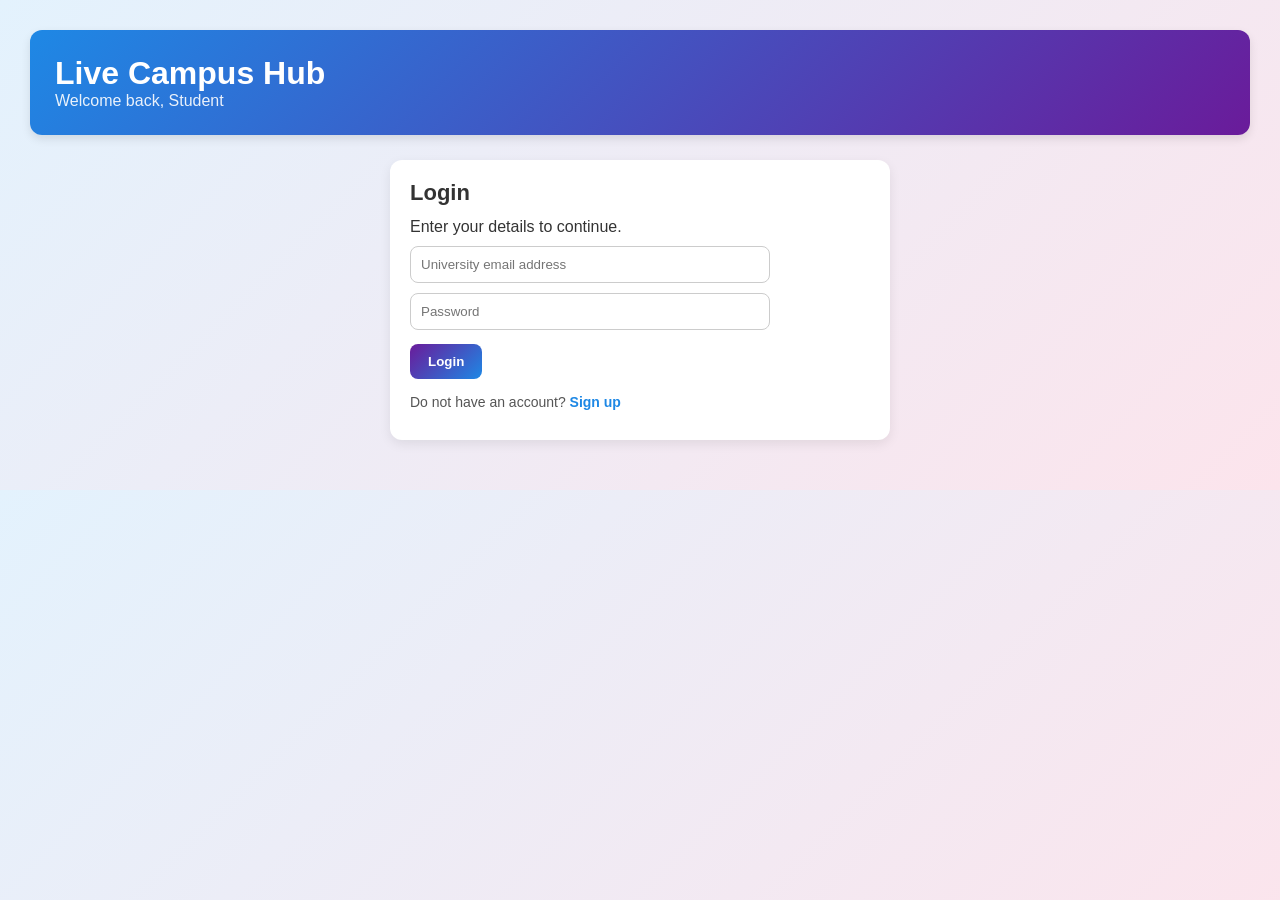
==== frontend/LVprototype2.html @ d5ea2f8a "added some featurees I added some extra features and increased the security of the app." ====
<!DOCTYPE html>
<html lang="en">
<head>
    <meta charset="UTF-8">
    <title>Live Campus Hub</title>
    <meta name="viewport" content="width=device-width, initial-scale=1.0">
    <link rel="stylesheet" href="style.css">
</head>
<body>

    <header>
        <h1>Live Campus Hub</h1>
        <p>Welcome back, Student</p>
    </header>

    <main>

    <!-- Login Section -->
    <section id="login-section">
        <h2>Login</h2>
        <p>Enter your details to continue.</p>

        <input type="email" id="email-input" placeholder="University email address">
        <input type="password" id="password-input" placeholder="Password">

        <button type="button" onclick="login()">Login</button>

        <p class="signup-text">
            Do not have an account? <a href="#" onclick="showSignup()">Sign up</a>
        </p>

        <p id="login-message"></p>
    </section>
    <div class="signup-container">
    <section id="signup-section" style="display:none;">
        <h2>Create Account</h2>
        <p>Register with your university email.</p>

        <input type="text" id="signup-name" placeholder="Full name">
        <input type="email" id="signup-email" placeholder="University email address">
        <input type="password" id="signup-password" placeholder="Password">

        <button type="button" onclick="signup()">Sign Up</button>

        <p class="signup-text">
            Already have an account? <a href="#" onclick="showLogin()">Login</a>
        </p>

        <p id="signup-message"></p>
    </section>
    </div>

    <!-- App Section (hidden until login) -->
    <section id="app-section" style="display:none;">

        <div class="app-header">
            <h2 id="welcome-message">Welcome!</h2>
            <button type="button" onclick="logout()">Logout</button>
        </div>

        <!-- Points Section -->
        <section id="points-section">
            <h2>Your Points</h2>
            <p id="points-display">Points: 0</p>
        </section>

        <!-- Check-in Section -->
        <section id="checkin-section">
    <h2>Check In</h2>

    <div class="facility">
        <h3>Library</h3>
        <p>Opening: 08:30 AM</p>
        <p>Closing: 12:00 AM</p>
        <button onclick="checkIn('library')">Check In</button>
    </div>

    <div class="facility">
        <h3>Gym</h3>
        <p>Opening: 07:00 AM</p>
        <p>Closing: 08:00 PM</p>
        <button onclick="checkIn('gym')">Check In</button>
    </div>

    <div class="facility">
        <h3>Student Union</h3>
        <p>Opening: 09:00 AM</p>
        <p>Closing: 05:00 PM</p>
        <button onclick="checkIn('student_union')">Check In</button>
    </div>

    <p id="checkin-message"></p>
</section>

        <!-- Events Section -->
        <section id="events-section">
            <h2>Upcoming Events</h2>
            <ul id="events-list">
                <li>Library Study Workshop - 2PM</li>
                <li>Basketball Training - 5PM</li>
                <li>Music Society Meeting - 6PM</li>
            </ul>
        </section>

    </section>

</main>

    <script src="app.js"></script>
</body>
</html>
---- frontend/style.css ----
/* Reset */
* {
    margin: 0;
    padding: 0;
    box-sizing: border-box;
}

/* Body */
body {
    font-family: 'Segoe UI', Arial, sans-serif;
    background: linear-gradient(135deg, #e3f2fd, #fce4ec);
    color: #333;
    padding: 30px;
}

/* Header */
header {
    background: linear-gradient(135deg, #1e88e5, #6a1b9a);
    color: white;
    padding: 25px;
    border-radius: 12px;
    margin-bottom: 25px;
    box-shadow: 0 4px 10px rgba(0, 0, 0, 0.1);
}

header h1 {
    font-size: 32px;
}

header p {
    opacity: 0.9;
}

/* Layout */
main {
    max-width: 850px;
    margin: 0 auto;
    display: grid;
    gap: 20px;
}

/* Sections */
section {
    background: white;
    padding: 20px;
    border-radius: 12px;
    box-shadow: 0 4px 12px rgba(0, 0, 0, 0.08);
    margin-bottom: 25px;
}

/* Section Titles */
section h2 {
    margin-bottom: 12px;
    font-size: 22px;
}

/* Inputs */
input {
    padding: 10px;
    width: 100%;
    max-width: 360px;
    margin-top: 10px;
    border-radius: 8px;
    border: 1px solid #ccc;
    display: block;
}

/* Login Section */
#login-section {
    width: 100%;
    max-width: 500px;
    margin: 0 auto;
}

#login-section button {
    background: linear-gradient(135deg, #6a1b9a, #1e88e5);
    color: white;
    border: none;
    padding: 10px 18px;
    border-radius: 8px;
    font-weight: bold;
    cursor: pointer;
    transition: 0.2s;
    margin-top: 14px;
}

#login-section button:hover {
    opacity: 0.9;
}

#login-section button:active {
    transform: scale(0.97);
}

#login-message {
    margin-top: 10px;
    font-weight: bold;
    color: #c62828;
}

/* Signup container and section */
.signup-container {
    width: 100%;
    display: flex;
    justify-content: center;
}

#signup-section {
    width: 100%;
    max-width: 500px;
    margin: 0 auto;
}

#signup-section button {
    background: #1e88e5;
    color: white;
    border: none;
    padding: 10px 18px;
    border-radius: 8px;
    font-weight: bold;
    cursor: pointer;
    transition: all 0.2s ease;
    margin-top: 14px;
}

#signup-section button:hover {
    background: #1565c0;
    transform: translateY(-1px);
}

#signup-section button:active {
    transform: scale(0.98);
}

#signup-message {
    margin-top: 10px;
    font-weight: bold;
    color: #c62828;
}

/* Signup / login text */
.signup-text {
    margin-top: 15px;
    font-size: 14px;
    color: #555;
}

.signup-text a {
    color: #1e88e5;
    text-decoration: none;
    font-weight: 600;
}

.signup-text a:hover {
    text-decoration: underline;
}

/* App Header */
.app-header {
    display: flex;
    justify-content: space-between;
    align-items: center;
    margin-bottom: 30px;
}

.app-header button {
    background: #1e88e5;
    color: white;
    border: none;
    padding: 8px 14px;
    border-radius: 8px;
    cursor: pointer;
    transition: 0.2s;
}

.app-header button:hover {
    background: #1565c0;
}

/* Points Section */
#points-section {
    border-left: 6px solid #1e88e5;
}

#points-display {
    font-size: 20px;
    font-weight: bold;
    color: #1e88e5;
}

/* Check-in Section */
#checkin-section {
    border-left: 6px solid #43a047;
}

/* General Buttons */
button {
    padding: 10px 15px;
    border: none;
    border-radius: 8px;
    cursor: pointer;
    font-weight: bold;
    margin-right: 10px;
    margin-top: 10px;
    transition: 0.2s;
    color: white;
}

/* Check-in button colours */
#checkin-section button:nth-of-type(1) {
    background: #1e88e5;
}

#checkin-section button:nth-of-type(2) {
    background: #43a047;
}

#checkin-section button:nth-of-type(3) {
    background: #f4511e;
}

#checkin-section button:hover {
    opacity: 0.9;
}

#checkin-section button:active {
    transform: scale(0.97);
}

/* Message */
#checkin-message {
    margin-top: 12px;
    font-weight: bold;
}

/* Events Section */
#events-section {
    border-left: 6px solid #6a1b9a;
}

#events-list {
    padding-left: 18px;
    margin-top: 10px;
}

#events-list li {
    margin-bottom: 6px;
}

/* Responsive */
@media (max-width: 600px) {
    body {
        padding: 15px;
    }

    header h1 {
        font-size: 26px;
    }

    input {
        max-width: 100%;
    }

    #login-section,
    #signup-section {
        max-width: 100%;
    }

    #checkin-section button,
    #login-section button,
    #signup-section button,
    .app-header button {
        width: 100%;
        margin-right: 0;
    }

    .app-header {
        flex-direction: column;
        align-items: flex-start;
        gap: 12px;
    }
}

.facility {
    border: 1px solid #eee;
    padding: 15px;
    border-radius: 10px;
    margin-top: 15px;
}

.facility h3 {
    margin-bottom: 5px;
}

.facility button {
    background: #1e88e5;
    margin-top: 10px;
}

.facility button:hover {
    background: #1565c0;
}
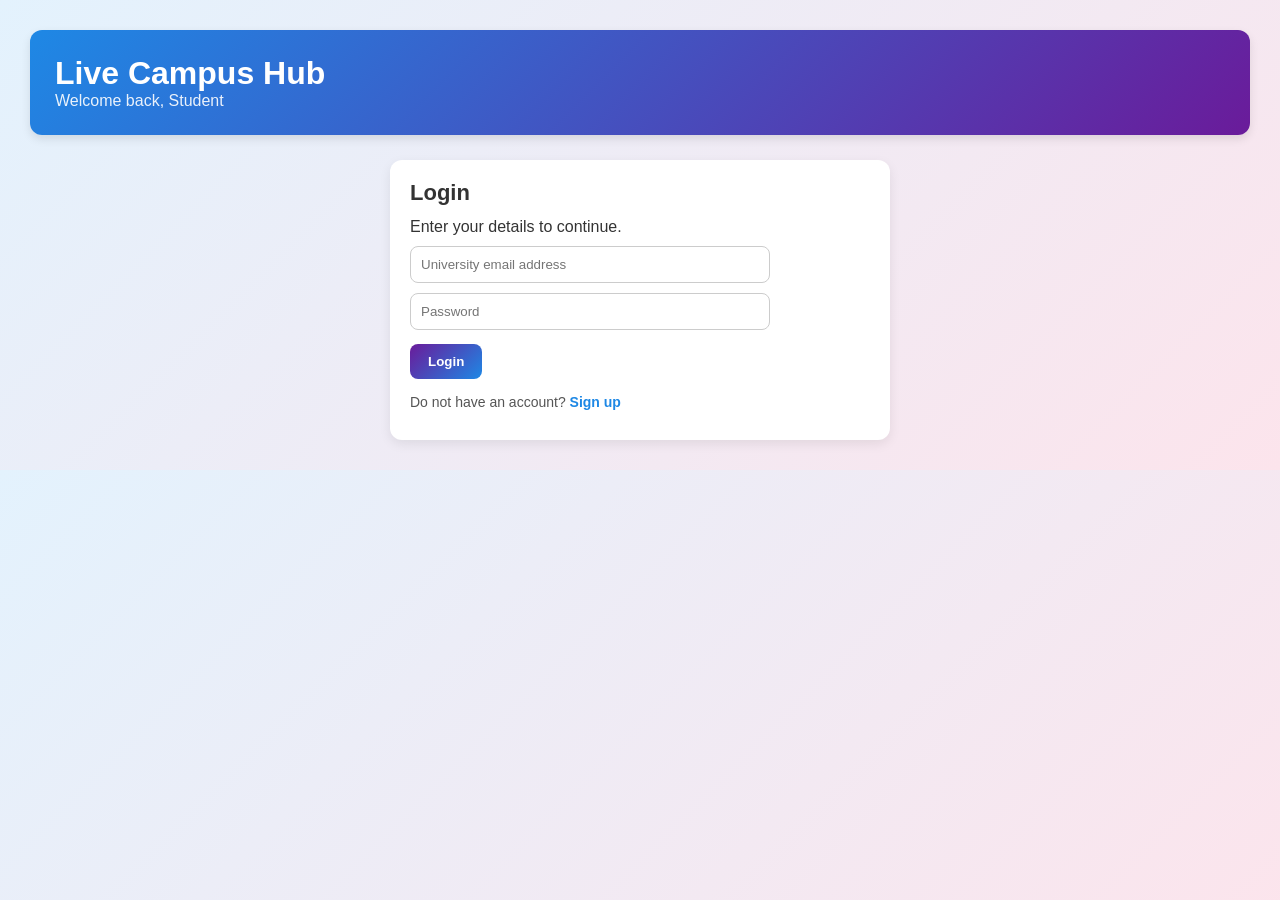
==== commit ce136c4c: "added Realtime notification features now student can see the notification on the app." ====
--- a/frontend/LVprototype2.html
+++ b/frontend/LVprototype2.html
@@ -15,97 +15,112 @@
 
     <main>
 
-    <!-- Login Section -->
-    <section id="login-section">
-        <h2>Login</h2>
-        <p>Enter your details to continue.</p>
+        <!-- Login Section -->
+        <section id="login-section">
+            <h2>Login</h2>
+            <p>Enter your details to continue.</p>
 
-        <input type="email" id="email-input" placeholder="University email address">
-        <input type="password" id="password-input" placeholder="Password">
+            <input type="email" id="email-input" placeholder="University email address">
+            <input type="password" id="password-input" placeholder="Password">
 
-        <button type="button" onclick="login()">Login</button>
+            <button type="button" onclick="login()">Login</button>
 
-        <p class="signup-text">
-            Do not have an account? <a href="#" onclick="showSignup()">Sign up</a>
-        </p>
+            <p class="signup-text">
+                Do not have an account? <a href="#" onclick="showSignup()">Sign up</a>
+            </p>
 
-        <p id="login-message"></p>
-    </section>
-    <div class="signup-container">
-    <section id="signup-section" style="display:none;">
-        <h2>Create Account</h2>
-        <p>Register with your university email.</p>
+            <p id="login-message"></p>
+        </section>
 
-        <input type="text" id="signup-name" placeholder="Full name">
-        <input type="email" id="signup-email" placeholder="University email address">
-        <input type="password" id="signup-password" placeholder="Password">
+        <!-- Signup Section -->
+        <div class="signup-container">
+            <section id="signup-section" style="display:none;">
+                <h2>Create Account</h2>
+                <p>Register with your university email.</p>
 
-        <button type="button" onclick="signup()">Sign Up</button>
+                <input type="text" id="signup-name" placeholder="Full name">
+                <input type="email" id="signup-email" placeholder="University email address">
+                <input type="password" id="signup-password" placeholder="Password">
 
-        <p class="signup-text">
-            Already have an account? <a href="#" onclick="showLogin()">Login</a>
-        </p>
+                <button type="button" onclick="signup()">Sign Up</button>
 
-        <p id="signup-message"></p>
-    </section>
-    </div>
+                <p class="signup-text">
+                    Already have an account? <a href="#" onclick="showLogin()">Login</a>
+                </p>
 
-    <!-- App Section (hidden until login) -->
-    <section id="app-section" style="display:none;">
-
-        <div class="app-header">
-            <h2 id="welcome-message">Welcome!</h2>
-            <button type="button" onclick="logout()">Logout</button>
+                <p id="signup-message"></p>
+            </section>
         </div>
 
-        <!-- Points Section -->
-        <section id="points-section">
-            <h2>Your Points</h2>
-            <p id="points-display">Points: 0</p>
+        <!-- App Section -->
+        <section id="app-section" style="display:none;">
+
+            <!-- Notification Section -->
+            <section id="notification-section">
+                <div class="notification-header">
+                    <h2>🔔 Notifications</h2>
+                    <button type="button" onclick="clearNotifications()">Clear All</button>
+                </div>
+
+                <ul id="notification-list">
+                    <li>No notifications yet.</li>
+                </ul>
+            </section>
+
+            <!-- App Header -->
+            <div class="app-header">
+                <h2 id="welcome-message">Welcome!</h2>
+                <button type="button" onclick="logout()">Logout</button>
+            </div>
+
+            <!-- Points Section -->
+            <section id="points-section">
+                <h2>Your Points</h2>
+                <p id="points-display">Points: 0</p>
+            </section>
+
+            <!-- Check-in Section -->
+            <section id="checkin-section">
+                <h2>Check In</h2>
+
+                <div class="facility">
+                    <h3>Library</h3>
+                    <p>Opening: 08:30 AM</p>
+                    <p>Closing: 12:00 AM</p>
+                    <button onclick="checkIn('library')">Check In</button>
+                </div>
+
+                <div class="facility">
+                    <h3>Gym</h3>
+                    <p>Opening: 07:00 AM</p>
+                    <p>Closing: 08:00 PM</p>
+                    <button onclick="checkIn('gym')">Check In</button>
+                </div>
+
+                <div class="facility">
+                    <h3>Student Union</h3>
+                    <p>Opening: 09:00 AM</p>
+                    <p>Closing: 05:00 PM</p>
+                    <button onclick="checkIn('student_union')">Check In</button>
+                </div>
+
+                <p id="checkin-message"></p>
+            </section>
+
+            <!-- Events Section -->
+            <section id="events-section">
+                <h2>Upcoming Events</h2>
+                <ul id="events-list">
+                    <li>Library Study Workshop - 2PM</li>
+                    <li>Basketball Training - 5PM</li>
+                    <li>Music Society Meeting - 6PM</li>
+                </ul>
+            </section>
+
         </section>
 
-        <!-- Check-in Section -->
-        <section id="checkin-section">
-    <h2>Check In</h2>
-
-    <div class="facility">
-        <h3>Library</h3>
-        <p>Opening: 08:30 AM</p>
-        <p>Closing: 12:00 AM</p>
-        <button onclick="checkIn('library')">Check In</button>
-    </div>
-
-    <div class="facility">
-        <h3>Gym</h3>
-        <p>Opening: 07:00 AM</p>
-        <p>Closing: 08:00 PM</p>
-        <button onclick="checkIn('gym')">Check In</button>
-    </div>
-
-    <div class="facility">
-        <h3>Student Union</h3>
-        <p>Opening: 09:00 AM</p>
-        <p>Closing: 05:00 PM</p>
-        <button onclick="checkIn('student_union')">Check In</button>
-    </div>
-
-    <p id="checkin-message"></p>
-</section>
-
-        <!-- Events Section -->
-        <section id="events-section">
-            <h2>Upcoming Events</h2>
-            <ul id="events-list">
-                <li>Library Study Workshop - 2PM</li>
-                <li>Basketball Training - 5PM</li>
-                <li>Music Society Meeting - 6PM</li>
-            </ul>
-        </section>
-
-    </section>
-
-</main>
+    </main>
 
     <script src="app.js"></script>
 </body>
-</html>
+</html>
--- a/frontend/style.css
+++ b/frontend/style.css
@@ -33,10 +33,8 @@
 
 /* Layout */
 main {
-    max-width: 850px;
+    max-width: 900px;
     margin: 0 auto;
-    display: grid;
-    gap: 20px;
 }
 
 /* Sections */
@@ -48,7 +46,6 @@
     margin-bottom: 25px;
 }
 
-/* Section Titles */
 section h2 {
     margin-bottom: 12px;
     font-size: 22px;
@@ -88,17 +85,13 @@
     opacity: 0.9;
 }
 
-#login-section button:active {
-    transform: scale(0.97);
-}
-
 #login-message {
     margin-top: 10px;
     font-weight: bold;
     color: #c62828;
 }
 
-/* Signup container and section */
+/* Signup */
 .signup-container {
     width: 100%;
     display: flex;
@@ -119,17 +112,11 @@
     border-radius: 8px;
     font-weight: bold;
     cursor: pointer;
-    transition: all 0.2s ease;
     margin-top: 14px;
 }
 
 #signup-section button:hover {
     background: #1565c0;
-    transform: translateY(-1px);
-}
-
-#signup-section button:active {
-    transform: scale(0.98);
 }
 
 #signup-message {
@@ -138,7 +125,7 @@
     color: #c62828;
 }
 
-/* Signup / login text */
+/* Signup / Login text */
 .signup-text {
     margin-top: 15px;
     font-size: 14px;
@@ -153,6 +140,37 @@
 
 .signup-text a:hover {
     text-decoration: underline;
+}
+
+/* App Section */
+#app-section {
+    width: 100%;
+    max-width: 900px;
+    margin: 0 auto;
+    background: transparent;
+    box-shadow: none;
+    padding: 0;
+}
+
+/* Notifications */
+#notification-section {
+    border-left: 6px solid #ff9800;
+    margin-bottom: 25px;
+}
+
+#notification-list {
+    list-style: none;
+    padding-left: 0;
+    margin-top: 15px;
+}
+
+#notification-list li {
+    background: #fff3e0;
+    padding: 12px;
+    border-radius: 8px;
+    margin-bottom: 10px;
+    font-size: 14px;
+    line-height: 1.4;
 }
 
 /* App Header */
@@ -160,7 +178,7 @@
     display: flex;
     justify-content: space-between;
     align-items: center;
-    margin-bottom: 30px;
+    margin-bottom: 25px;
 }
 
 .app-header button {
@@ -170,14 +188,13 @@
     padding: 8px 14px;
     border-radius: 8px;
     cursor: pointer;
-    transition: 0.2s;
 }
 
 .app-header button:hover {
     background: #1565c0;
 }
 
-/* Points Section */
+/* Points */
 #points-section {
     border-left: 6px solid #1e88e5;
 }
@@ -188,9 +205,14 @@
     color: #1e88e5;
 }
 
-/* Check-in Section */
+/* Check-in */
 #checkin-section {
     border-left: 6px solid #43a047;
+}
+
+#checkin-message {
+    margin-top: 12px;
+    font-weight: bold;
 }
 
 /* General Buttons */
@@ -200,87 +222,10 @@
     border-radius: 8px;
     cursor: pointer;
     font-weight: bold;
-    margin-right: 10px;
-    margin-top: 10px;
-    transition: 0.2s;
-    color: white;
-}
-
-/* Check-in button colours */
-#checkin-section button:nth-of-type(1) {
-    background: #1e88e5;
-}
-
-#checkin-section button:nth-of-type(2) {
-    background: #43a047;
-}
-
-#checkin-section button:nth-of-type(3) {
-    background: #f4511e;
-}
-
-#checkin-section button:hover {
-    opacity: 0.9;
-}
-
-#checkin-section button:active {
-    transform: scale(0.97);
-}
-
-/* Message */
-#checkin-message {
-    margin-top: 12px;
-    font-weight: bold;
-}
-
-/* Events Section */
-#events-section {
-    border-left: 6px solid #6a1b9a;
-}
-
-#events-list {
-    padding-left: 18px;
-    margin-top: 10px;
-}
-
-#events-list li {
-    margin-bottom: 6px;
-}
-
-/* Responsive */
-@media (max-width: 600px) {
-    body {
-        padding: 15px;
-    }
-
-    header h1 {
-        font-size: 26px;
-    }
-
-    input {
-        max-width: 100%;
-    }
-
-    #login-section,
-    #signup-section {
-        max-width: 100%;
-    }
-
-    #checkin-section button,
-    #login-section button,
-    #signup-section button,
-    .app-header button {
-        width: 100%;
-        margin-right: 0;
-    }
-
-    .app-header {
-        flex-direction: column;
-        align-items: flex-start;
-        gap: 12px;
-    }
-}
-
+    color: white;
+}
+
+/* Facility Cards */
 .facility {
     border: 1px solid #eee;
     padding: 15px;
@@ -299,4 +244,74 @@
 
 .facility button:hover {
     background: #1565c0;
+}
+
+/* Events */
+#events-section {
+    border-left: 6px solid #6a1b9a;
+}
+
+#events-list {
+    padding-left: 18px;
+    margin-top: 10px;
+}
+
+#events-list li {
+    margin-bottom: 6px;
+}
+
+/* Mobile */
+@media (max-width: 600px) {
+    body {
+        padding: 15px;
+    }
+
+    header h1 {
+        font-size: 26px;
+    }
+
+    input {
+        max-width: 100%;
+    }
+
+    #login-section,
+    #signup-section,
+    #app-section {
+        max-width: 100%;
+    }
+
+    .app-header {
+        flex-direction: column;
+        align-items: flex-start;
+        gap: 12px;
+    }
+
+    #checkin-section button,
+    #login-section button,
+    #signup-section button,
+    .app-header button,
+    .facility button {
+        width: 100%;
+    }
+}
+.notification-header {
+    display: flex;
+    justify-content: space-between;
+    align-items: center;
+    gap: 15px;
+}
+
+.notification-header button {
+    background: #ef5350;
+    color: white;
+    border: none;
+    padding: 8px 12px;
+    border-radius: 8px;
+    cursor: pointer;
+    font-size: 13px;
+    font-weight: bold;
+}
+
+.notification-header button:hover {
+    background: #d32f2f;
 }
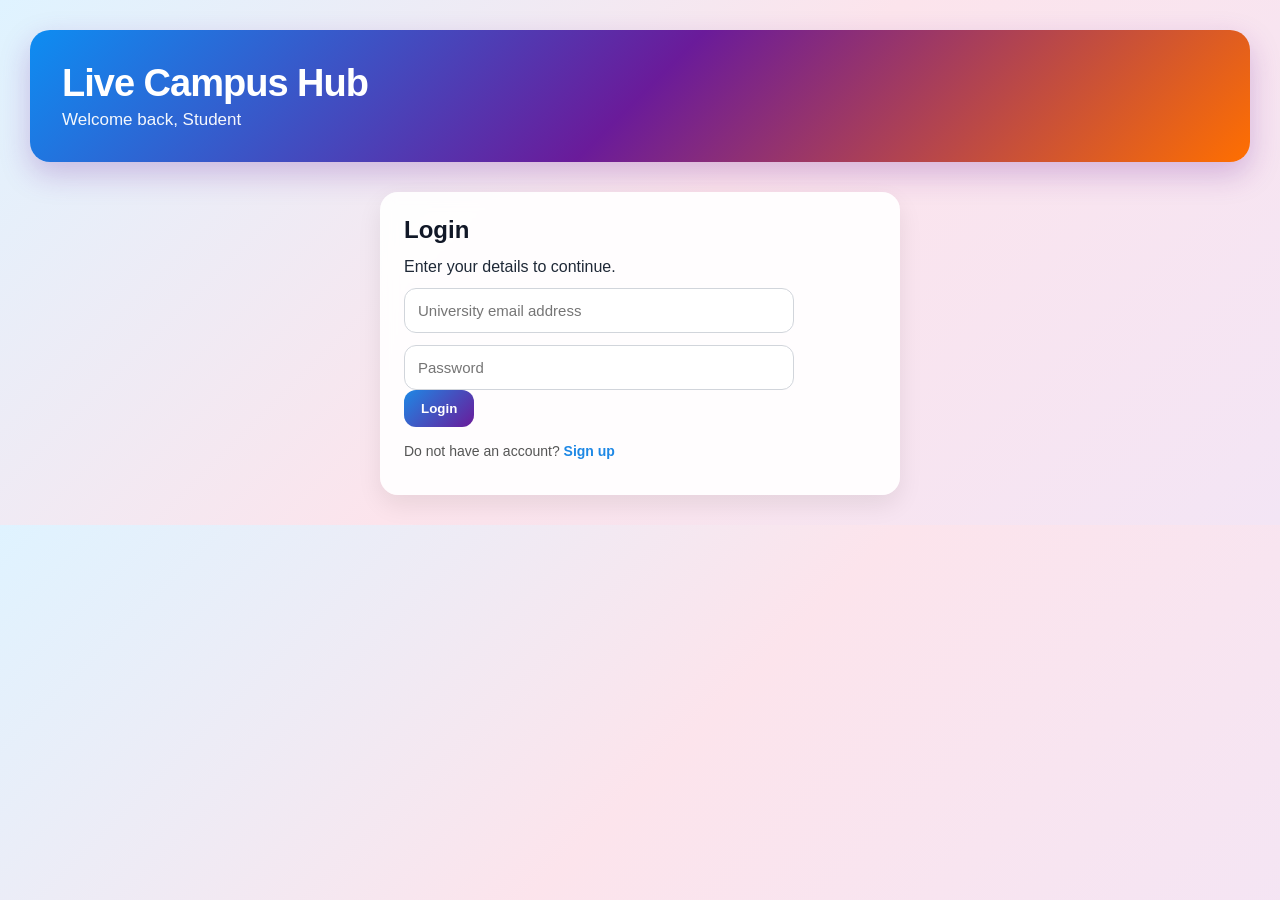
==== commit c6fddf8c: "added navigation Students can now see for nearby bus, train and tram station from the app." ====
--- a/frontend/LVprototype2.html
+++ b/frontend/LVprototype2.html
@@ -87,33 +87,58 @@
                     <h3>Library</h3>
                     <p>Opening: 08:30 AM</p>
                     <p>Closing: 12:00 AM</p>
-                    <button onclick="checkIn('library')">Check In</button>
+                    <button type="button" onclick="checkIn('library')">Check In</button>
                 </div>
 
                 <div class="facility">
                     <h3>Gym</h3>
                     <p>Opening: 07:00 AM</p>
                     <p>Closing: 08:00 PM</p>
-                    <button onclick="checkIn('gym')">Check In</button>
+                    <button type="button" onclick="checkIn('gym')">Check In</button>
                 </div>
 
                 <div class="facility">
                     <h3>Student Union</h3>
                     <p>Opening: 09:00 AM</p>
                     <p>Closing: 05:00 PM</p>
-                    <button onclick="checkIn('student_union')">Check In</button>
+                    <button type="button" onclick="checkIn('student_union')">Check In</button>
                 </div>
 
                 <p id="checkin-message"></p>
             </section>
 
+            <section id="navigation-section">
+    <div class="navigation-banner">
+        <img src="map.png" alt="Campus Navigation">
+    </div>
+
+    <h2>Campus Navigation</h2>
+
+    <div class="facility">
+        <h3>Nearest Bus Stop</h3>
+        <p>Find the closest bus stop near campus.</p>
+        <button type="button" onclick="openNavigation('bus')">Open Bus Route</button>
+    </div>
+
+    <div class="facility">
+        <h3>Nearest Tram Stop(For Birmingham Only)</h3>
+        <p>Find the closest tram stop near campus.</p>
+        <button type="button" onclick="openNavigation('tram')">Open Tram Route</button>
+    </div>
+
+    <div class="facility">
+        <h3>Nearest Train Station</h3>
+        <p>Find the closest train station near campus.</p>
+        <button type="button" onclick="openNavigation('train')">Open Train Route</button>
+    </div>
+</section>
+
+
             <!-- Events Section -->
             <section id="events-section">
                 <h2>Upcoming Events</h2>
                 <ul id="events-list">
-                    <li>Library Study Workshop - 2PM</li>
-                    <li>Basketball Training - 5PM</li>
-                    <li>Music Society Meeting - 6PM</li>
+                    <li>Loading events...</li>
                 </ul>
             </section>
 
--- a/frontend/style.css
+++ b/frontend/style.css
@@ -8,126 +8,88 @@
 /* Body */
 body {
     font-family: 'Segoe UI', Arial, sans-serif;
-    background: linear-gradient(135deg, #e3f2fd, #fce4ec);
-    color: #333;
+    background: linear-gradient(135deg, #dff3ff, #fce4ec, #f3e5f5);
+    color: #1f2937;
     padding: 30px;
 }
 
 /* Header */
 header {
-    background: linear-gradient(135deg, #1e88e5, #6a1b9a);
+    background: linear-gradient(135deg, #0d8df2, #6a1b9a, #ff6f00);
     color: white;
-    padding: 25px;
-    border-radius: 12px;
-    margin-bottom: 25px;
-    box-shadow: 0 4px 10px rgba(0, 0, 0, 0.1);
+    padding: 32px;
+    border-radius: 20px;
+    margin-bottom: 30px;
+    box-shadow: 0 12px 30px rgba(106, 27, 154, 0.25);
 }
 
 header h1 {
-    font-size: 32px;
+    font-size: 38px;
+    letter-spacing: -1px;
 }
 
 header p {
-    opacity: 0.9;
+    opacity: 0.95;
+    font-size: 17px;
+    margin-top: 5px;
 }
 
 /* Layout */
 main {
-    max-width: 900px;
+    max-width: 950px;
     margin: 0 auto;
 }
 
 /* Sections */
 section {
-    background: white;
-    padding: 20px;
-    border-radius: 12px;
-    box-shadow: 0 4px 12px rgba(0, 0, 0, 0.08);
-    margin-bottom: 25px;
+    background: rgba(255, 255, 255, 0.92);
+    padding: 24px;
+    border-radius: 18px;
+    box-shadow: 0 10px 25px rgba(0, 0, 0, 0.08);
+    margin-bottom: 26px;
+    backdrop-filter: blur(8px);
 }
 
 section h2 {
-    margin-bottom: 12px;
-    font-size: 22px;
+    margin-bottom: 14px;
+    font-size: 24px;
+    color: #111827;
 }
 
 /* Inputs */
 input {
-    padding: 10px;
-    width: 100%;
-    max-width: 360px;
-    margin-top: 10px;
-    border-radius: 8px;
-    border: 1px solid #ccc;
+    padding: 13px;
+    width: 100%;
+    max-width: 390px;
+    margin-top: 12px;
+    border-radius: 12px;
+    border: 1px solid #d1d5db;
     display: block;
-}
-
-/* Login Section */
-#login-section {
-    width: 100%;
-    max-width: 500px;
+    font-size: 15px;
+}
+
+input:focus {
+    outline: none;
+    border-color: #1e88e5;
+    box-shadow: 0 0 0 3px rgba(30, 136, 229, 0.15);
+}
+
+/* Login / Signup */
+#login-section,
+#signup-section {
+    width: 100%;
+    max-width: 520px;
     margin: 0 auto;
 }
 
-#login-section button {
-    background: linear-gradient(135deg, #6a1b9a, #1e88e5);
-    color: white;
-    border: none;
-    padding: 10px 18px;
-    border-radius: 8px;
-    font-weight: bold;
-    cursor: pointer;
-    transition: 0.2s;
-    margin-top: 14px;
-}
-
-#login-section button:hover {
-    opacity: 0.9;
-}
-
-#login-message {
-    margin-top: 10px;
-    font-weight: bold;
-    color: #c62828;
-}
-
-/* Signup */
 .signup-container {
     width: 100%;
     display: flex;
     justify-content: center;
 }
 
-#signup-section {
-    width: 100%;
-    max-width: 500px;
-    margin: 0 auto;
-}
-
-#signup-section button {
-    background: #1e88e5;
-    color: white;
-    border: none;
-    padding: 10px 18px;
-    border-radius: 8px;
-    font-weight: bold;
-    cursor: pointer;
-    margin-top: 14px;
-}
-
-#signup-section button:hover {
-    background: #1565c0;
-}
-
-#signup-message {
-    margin-top: 10px;
-    font-weight: bold;
-    color: #c62828;
-}
-
-/* Signup / Login text */
 .signup-text {
-    margin-top: 15px;
+    margin-top: 16px;
     font-size: 14px;
     color: #555;
 }
@@ -135,27 +97,79 @@
 .signup-text a {
     color: #1e88e5;
     text-decoration: none;
-    font-weight: 600;
+    font-weight: 700;
 }
 
 .signup-text a:hover {
     text-decoration: underline;
 }
 
-/* App Section */
+/* App */
 #app-section {
-    width: 100%;
-    max-width: 900px;
-    margin: 0 auto;
     background: transparent;
     box-shadow: none;
     padding: 0;
 }
 
+/* App Header */
+.app-header {
+    background: linear-gradient(135deg, #ffffff, #eef6ff);
+    padding: 22px;
+    border-radius: 18px;
+    display: flex;
+    justify-content: space-between;
+    align-items: center;
+    margin-bottom: 26px;
+    box-shadow: 0 8px 20px rgba(0,0,0,0.06);
+}
+
+/* Buttons */
+button {
+    padding: 11px 17px;
+    border: none;
+    border-radius: 12px;
+    cursor: pointer;
+    font-weight: 700;
+    color: white;
+    background: linear-gradient(135deg, #1e88e5, #6a1b9a);
+    transition: 0.2s ease;
+}
+
+button:hover {
+    transform: translateY(-1px);
+    box-shadow: 0 8px 18px rgba(30, 136, 229, 0.25);
+}
+
+button:active {
+    transform: scale(0.97);
+}
+
+/* Messages */
+#login-message,
+#signup-message,
+#checkin-message,
+#event-message {
+    margin-top: 12px;
+    font-weight: bold;
+}
+
 /* Notifications */
 #notification-section {
-    border-left: 6px solid #ff9800;
-    margin-bottom: 25px;
+    border-left: 7px solid #ff9800;
+    background: linear-gradient(135deg, #fffaf0, #ffffff);
+}
+
+.notification-header {
+    display: flex;
+    justify-content: space-between;
+    align-items: center;
+    gap: 15px;
+}
+
+.notification-header button {
+    background: linear-gradient(135deg, #ef5350, #c62828);
+    padding: 8px 13px;
+    font-size: 13px;
 }
 
 #notification-list {
@@ -166,98 +180,111 @@
 
 #notification-list li {
     background: #fff3e0;
-    padding: 12px;
-    border-radius: 8px;
+    border-left: 4px solid #ff9800;
+    padding: 13px;
+    border-radius: 12px;
     margin-bottom: 10px;
     font-size: 14px;
     line-height: 1.4;
 }
 
-/* App Header */
-.app-header {
-    display: flex;
-    justify-content: space-between;
-    align-items: center;
-    margin-bottom: 25px;
-}
-
-.app-header button {
-    background: #1e88e5;
-    color: white;
-    border: none;
-    padding: 8px 14px;
-    border-radius: 8px;
-    cursor: pointer;
-}
-
-.app-header button:hover {
-    background: #1565c0;
-}
-
 /* Points */
 #points-section {
-    border-left: 6px solid #1e88e5;
+    border-left: 7px solid #1e88e5;
+    background: linear-gradient(135deg, #ffffff, #eaf5ff);
 }
 
 #points-display {
-    font-size: 20px;
-    font-weight: bold;
+    font-size: 24px;
+    font-weight: 800;
     color: #1e88e5;
 }
 
 /* Check-in */
 #checkin-section {
-    border-left: 6px solid #43a047;
-}
-
-#checkin-message {
-    margin-top: 12px;
-    font-weight: bold;
-}
-
-/* General Buttons */
-button {
-    padding: 10px 15px;
-    border: none;
-    border-radius: 8px;
-    cursor: pointer;
-    font-weight: bold;
-    color: white;
+    border-left: 7px solid #43a047;
+    background: linear-gradient(135deg, #ffffff, #effaf0);
 }
 
 /* Facility Cards */
 .facility {
-    border: 1px solid #eee;
-    padding: 15px;
-    border-radius: 10px;
-    margin-top: 15px;
+    border: 1px solid #e5e7eb;
+    padding: 18px;
+    border-radius: 16px;
+    margin-top: 16px;
+    background: #ffffff;
+    transition: 0.2s ease;
+}
+
+.facility:hover {
+    transform: translateY(-2px);
+    box-shadow: 0 8px 18px rgba(0,0,0,0.08);
 }
 
 .facility h3 {
-    margin-bottom: 5px;
+    margin-bottom: 7px;
+    color: #111827;
+}
+
+.facility p {
+    color: #4b5563;
+    margin-bottom: 3px;
 }
 
 .facility button {
-    background: #1e88e5;
-    margin-top: 10px;
-}
-
-.facility button:hover {
-    background: #1565c0;
+    margin-top: 12px;
+    background: linear-gradient(135deg, #1e88e5, #1565c0);
+}
+
+/* Admin Event Section */
+#admin-event-section {
+    border-left: 7px solid #00897b;
+    background: linear-gradient(135deg, #ffffff, #e0f7f4);
+}
+
+#admin-event-section input {
+    margin-bottom: 8px;
+}
+
+#admin-event-section button {
+    background: linear-gradient(135deg, #00897b, #00695c);
 }
 
 /* Events */
 #events-section {
-    border-left: 6px solid #6a1b9a;
+    border-left: 7px solid #6a1b9a;
+    background: linear-gradient(135deg, #ffffff, #f3e5f5);
 }
 
 #events-list {
-    padding-left: 18px;
+    padding-left: 20px;
     margin-top: 10px;
 }
 
 #events-list li {
-    margin-bottom: 6px;
+    margin-bottom: 9px;
+    line-height: 1.5;
+}
+
+/* Navigation */
+#navigation-section {
+    border-left: 7px solid #fb8c00;
+    background: linear-gradient(135deg, #ffffff, #fff3e0);
+}
+
+.navigation-banner {
+    width: 100%;
+    margin-bottom: 18px;
+    border-radius: 18px;
+    overflow: hidden;
+    box-shadow: 0 8px 18px rgba(0,0,0,0.08);
+}
+
+.navigation-banner img {
+    width: 100%;
+    height: 190px;
+    object-fit: cover;
+    display: block;
 }
 
 /* Mobile */
@@ -266,17 +293,15 @@
         padding: 15px;
     }
 
+    header {
+        padding: 24px;
+    }
+
     header h1 {
-        font-size: 26px;
+        font-size: 29px;
     }
 
     input {
-        max-width: 100%;
-    }
-
-    #login-section,
-    #signup-section,
-    #app-section {
         max-width: 100%;
     }
 
@@ -286,6 +311,7 @@
         gap: 12px;
     }
 
+    button,
     #checkin-section button,
     #login-section button,
     #signup-section button,
@@ -293,25 +319,9 @@
     .facility button {
         width: 100%;
     }
-}
-.notification-header {
-    display: flex;
-    justify-content: space-between;
-    align-items: center;
-    gap: 15px;
-}
-
-.notification-header button {
-    background: #ef5350;
-    color: white;
-    border: none;
-    padding: 8px 12px;
-    border-radius: 8px;
-    cursor: pointer;
-    font-size: 13px;
-    font-weight: bold;
-}
-
-.notification-header button:hover {
-    background: #d32f2f;
+
+    .notification-header {
+        flex-direction: column;
+        align-items: flex-start;
+    }
 }
